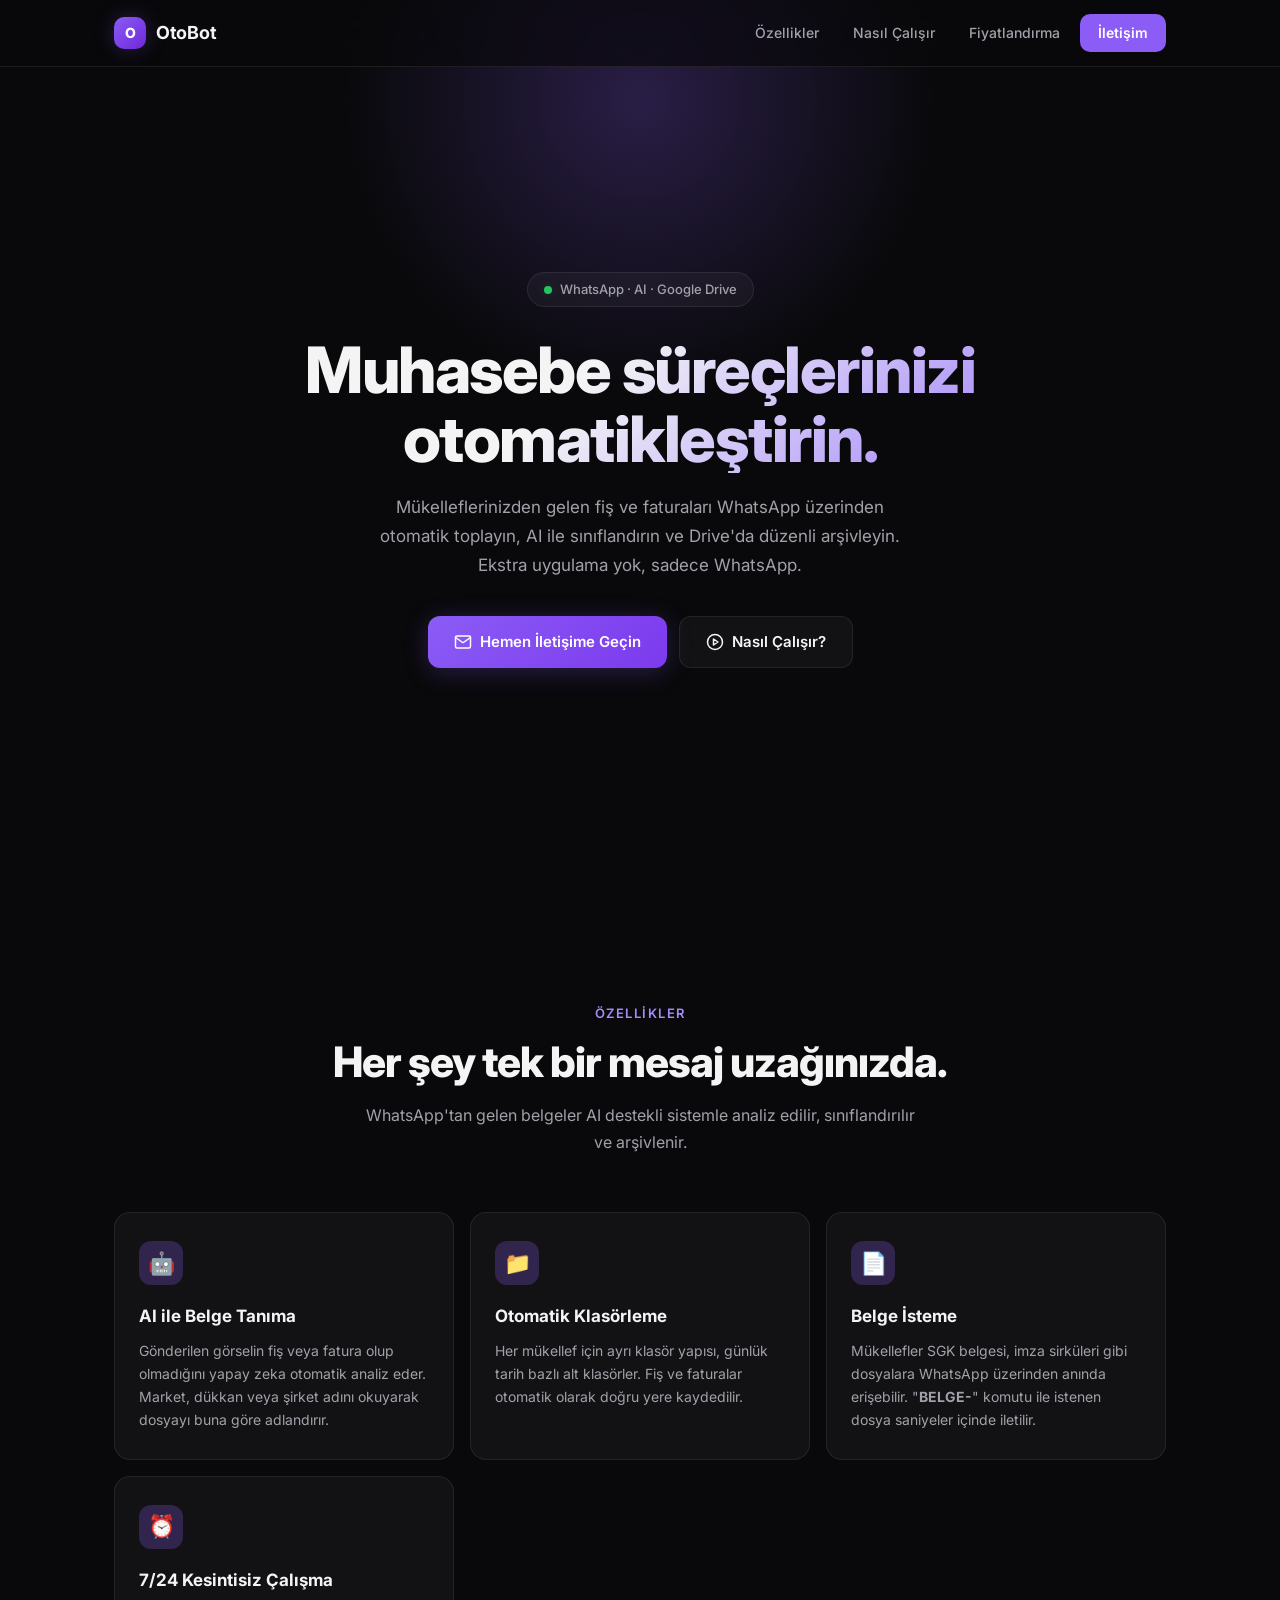
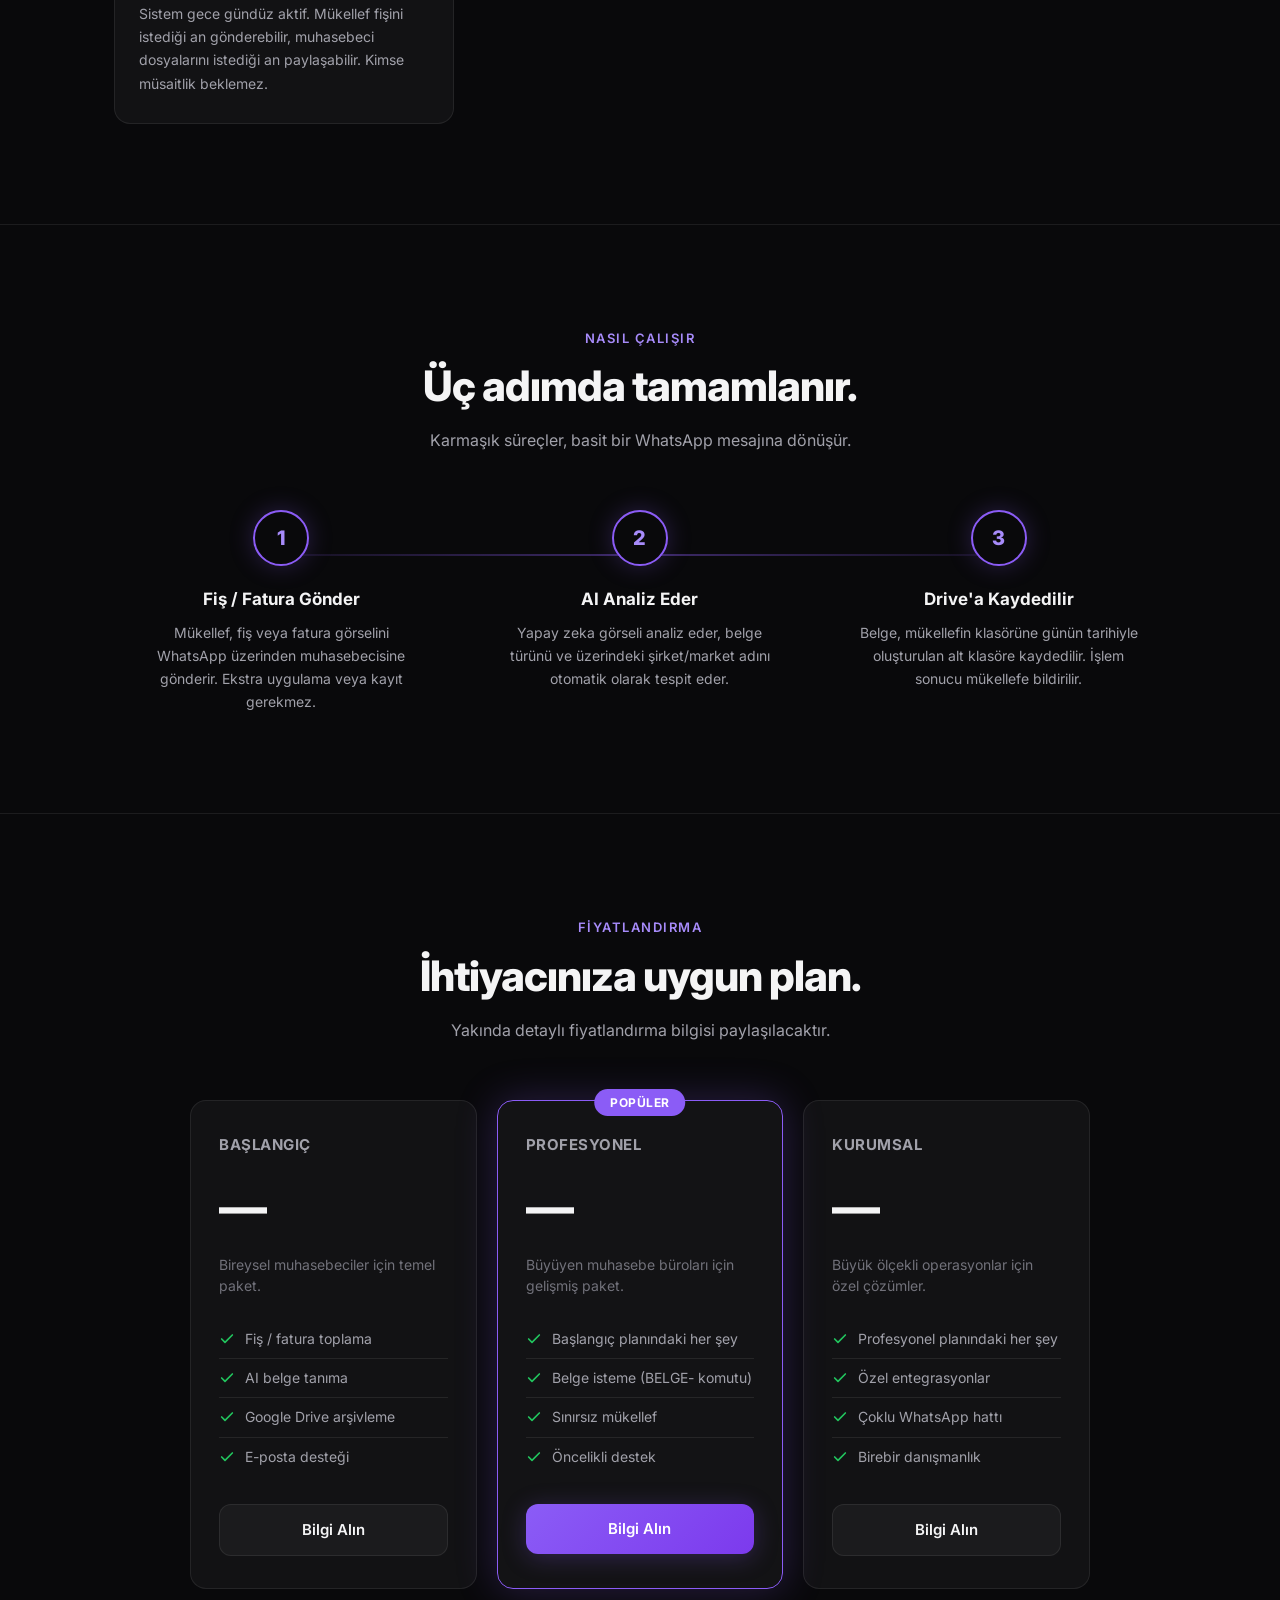
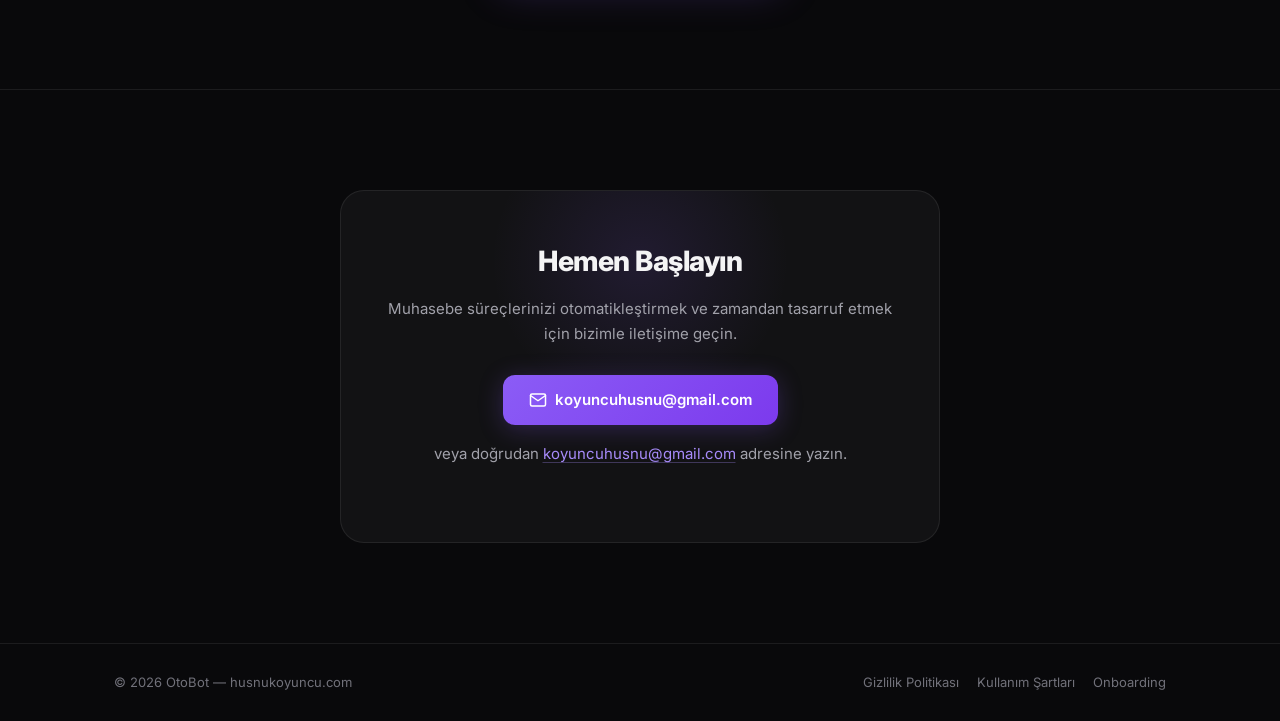
==== index.html @ b675dc73 "Add files via upload" ====
<!doctype html>
<html lang="tr">
<head>
  <meta charset="utf-8" />
  <meta name="viewport" content="width=device-width,initial-scale=1" />
  <title>OtoBot — Muhasebe Otomasyonu | WhatsApp ile Fiş & Fatura Yönetimi</title>
  <meta name="description" content="OtoBot, muhasebeciler ve mükellefleri WhatsApp üzerinden birbirine bağlayan akıllı otomasyon sistemidir. Fiş/fatura gönderimi, belge paylaşımı ve dosya yönetimi tek mesajla." />
  <meta property="og:title" content="OtoBot — Muhasebe Otomasyonu" />
  <meta property="og:description" content="WhatsApp üzerinden çalışan akıllı muhasebe otomasyon sistemi." />
  <meta property="og:type" content="website" />
  <link rel="stylesheet" href="/assets/style.css" />
</head>
<body>

<!-- ========== NAVBAR ========== -->
<nav class="navbar">
  <div class="wrapper">
    <a href="#" class="nav-brand">
      <div class="logo-icon">O</div>
      OtoBot
    </a>
    <button class="hamburger" id="hamburger" aria-label="Menü">
      <span></span><span></span><span></span>
    </button>
    <div class="nav-links" id="navLinks">
      <a href="#ozellikler">Özellikler</a>
      <a href="#nasil-calisir">Nasıl Çalışır</a>
      <a href="#fiyatlandirma">Fiyatlandırma</a>
      <a href="#iletisim" class="nav-cta">İletişim</a>
    </div>
  </div>
</nav>

<!-- ========== HERO ========== -->
<section class="hero" id="hero">
  <div class="hero-content">
    <div class="hero-badge fade-up">
      <span class="pulse-dot"></span>
      WhatsApp · AI · Google Drive
    </div>
    <h1 class="fade-up">Muhasebe süreçlerinizi<br>otomatikleştirin.</h1>
    <p class="fade-up">
      Mükelleflerinizden gelen fiş ve faturaları WhatsApp üzerinden otomatik toplayın, 
      AI ile sınıflandırın ve Drive'da düzenli arşivleyin. Ekstra uygulama yok, sadece WhatsApp.
    </p>
    <div class="hero-actions fade-up">
      <a class="btn btn-primary" href="mailto:koyuncuhusnu@gmail.com">
        <svg viewBox="0 0 24 24" fill="none" stroke="currentColor" stroke-width="2" stroke-linecap="round" stroke-linejoin="round"><path d="M4 4h16c1.1 0 2 .9 2 2v12c0 1.1-.9 2-2 2H4c-1.1 0-2-.9-2-2V6c0-1.1.9-2 2-2z"/><polyline points="22,6 12,13 2,6"/></svg>
        Hemen İletişime Geçin
      </a>
      <a class="btn" href="#nasil-calisir">
        <svg viewBox="0 0 24 24" fill="none" stroke="currentColor" stroke-width="2" stroke-linecap="round" stroke-linejoin="round"><circle cx="12" cy="12" r="10"/><polygon points="10 8 16 12 10 16 10 8"/></svg>
        Nasıl Çalışır?
      </a>
    </div>
  </div>
</section>

<!-- ========== FEATURES ========== -->
<section class="section" id="ozellikler">
  <div class="wrapper">
    <div class="section-header">
      <div class="section-label fade-up">Özellikler</div>
      <h2 class="section-title fade-up">Her şey tek bir mesaj uzağınızda.</h2>
      <p class="section-desc fade-up">WhatsApp'tan gelen belgeler AI destekli sistemle analiz edilir, sınıflandırılır ve arşivlenir.</p>
    </div>
    <div class="features-grid">
      <!-- Card 1 -->
      <div class="feature-card fade-up">
        <div class="feature-icon">🤖</div>
        <h3>AI ile Belge Tanıma</h3>
        <p>Gönderilen görselin fiş veya fatura olup olmadığını yapay zeka otomatik analiz eder. Market, dükkan veya şirket adını okuyarak dosyayı buna göre adlandırır.</p>
      </div>
      <!-- Card 2 -->
      <div class="feature-card fade-up">
        <div class="feature-icon">📁</div>
        <h3>Otomatik Klasörleme</h3>
        <p>Her mükellef için ayrı klasör yapısı, günlük tarih bazlı alt klasörler. Fiş ve faturalar otomatik olarak doğru yere kaydedilir.</p>
      </div>
      <!-- Card 3 -->
      <div class="feature-card fade-up">
        <div class="feature-icon">📄</div>
        <h3>Belge İsteme</h3>
        <p>Mükellefler SGK belgesi, imza sirküleri gibi dosyalara WhatsApp üzerinden anında erişebilir. "<strong>BELGE-</strong>" komutu ile istenen dosya saniyeler içinde iletilir.</p>
      </div>
      <!-- Card 4 -->
      <div class="feature-card fade-up">
        <div class="feature-icon">⏰</div>
        <h3>7/24 Kesintisiz Çalışma</h3>
        <p>Sistem gece gündüz aktif. Mükellef fişini istediği an gönderebilir, muhasebeci dosyalarını istediği an paylaşabilir. Kimse müsaitlik beklemez.</p>
      </div>
    </div>
  </div>
</section>

<!-- ========== HOW IT WORKS ========== -->
<section class="section" id="nasil-calisir">
  <div class="wrapper">
    <div class="section-header">
      <div class="section-label fade-up">Nasıl Çalışır</div>
      <h2 class="section-title fade-up">Üç adımda tamamlanır.</h2>
      <p class="section-desc fade-up">Karmaşık süreçler, basit bir WhatsApp mesajına dönüşür.</p>
    </div>
    <div class="steps-grid">
      <div class="step-card fade-up">
        <div class="step-number">1</div>
        <h3>Fiş / Fatura Gönder</h3>
        <p>Mükellef, fiş veya fatura görselini WhatsApp üzerinden muhasebecisine gönderir. Ekstra uygulama veya kayıt gerekmez.</p>
      </div>
      <div class="step-card fade-up">
        <div class="step-number">2</div>
        <h3>AI Analiz Eder</h3>
        <p>Yapay zeka görseli analiz eder, belge türünü ve üzerindeki şirket/market adını otomatik olarak tespit eder.</p>
      </div>
      <div class="step-card fade-up">
        <div class="step-number">3</div>
        <h3>Drive'a Kaydedilir</h3>
        <p>Belge, mükellefin klasörüne günün tarihiyle oluşturulan alt klasöre kaydedilir. İşlem sonucu mükellefe bildirilir.</p>
      </div>
    </div>
  </div>
</section>

<!-- ========== PRICING ========== -->
<section class="section" id="fiyatlandirma">
  <div class="wrapper">
    <div class="section-header">
      <div class="section-label fade-up">Fiyatlandırma</div>
      <h2 class="section-title fade-up">İhtiyacınıza uygun plan.</h2>
      <p class="section-desc fade-up">Yakında detaylı fiyatlandırma bilgisi paylaşılacaktır.</p>
    </div>
    <div class="pricing-grid">
      <!-- Plan 1 -->
      <div class="pricing-card fade-up">
        <div class="pricing-plan">Başlangıç</div>
        <div class="pricing-price">—<span></span></div>
        <p class="pricing-desc">Bireysel muhasebeciler için temel paket.</p>
        <ul class="pricing-features">
          <li>
            <svg viewBox="0 0 24 24" fill="none" stroke="currentColor" stroke-width="2.5" stroke-linecap="round" stroke-linejoin="round"><polyline points="20 6 9 17 4 12"/></svg>
            Fiş / fatura toplama
          </li>
          <li>
            <svg viewBox="0 0 24 24" fill="none" stroke="currentColor" stroke-width="2.5" stroke-linecap="round" stroke-linejoin="round"><polyline points="20 6 9 17 4 12"/></svg>
            AI belge tanıma
          </li>
          <li>
            <svg viewBox="0 0 24 24" fill="none" stroke="currentColor" stroke-width="2.5" stroke-linecap="round" stroke-linejoin="round"><polyline points="20 6 9 17 4 12"/></svg>
            Google Drive arşivleme
          </li>
          <li>
            <svg viewBox="0 0 24 24" fill="none" stroke="currentColor" stroke-width="2.5" stroke-linecap="round" stroke-linejoin="round"><polyline points="20 6 9 17 4 12"/></svg>
            E-posta desteği
          </li>
        </ul>
        <a class="btn" href="mailto:koyuncuhusnu@gmail.com" style="width:100%;justify-content:center;">Bilgi Alın</a>
      </div>
      <!-- Plan 2: Featured -->
      <div class="pricing-card featured fade-up">
        <div class="pricing-badge">Popüler</div>
        <div class="pricing-plan">Profesyonel</div>
        <div class="pricing-price">—<span></span></div>
        <p class="pricing-desc">Büyüyen muhasebe büroları için gelişmiş paket.</p>
        <ul class="pricing-features">
          <li>
            <svg viewBox="0 0 24 24" fill="none" stroke="currentColor" stroke-width="2.5" stroke-linecap="round" stroke-linejoin="round"><polyline points="20 6 9 17 4 12"/></svg>
            Başlangıç planındaki her şey
          </li>
          <li>
            <svg viewBox="0 0 24 24" fill="none" stroke="currentColor" stroke-width="2.5" stroke-linecap="round" stroke-linejoin="round"><polyline points="20 6 9 17 4 12"/></svg>
            Belge isteme (BELGE- komutu)
          </li>
          <li>
            <svg viewBox="0 0 24 24" fill="none" stroke="currentColor" stroke-width="2.5" stroke-linecap="round" stroke-linejoin="round"><polyline points="20 6 9 17 4 12"/></svg>
            Sınırsız mükellef
          </li>
          <li>
            <svg viewBox="0 0 24 24" fill="none" stroke="currentColor" stroke-width="2.5" stroke-linecap="round" stroke-linejoin="round"><polyline points="20 6 9 17 4 12"/></svg>
            Öncelikli destek
          </li>
        </ul>
        <a class="btn btn-primary" href="mailto:koyuncuhusnu@gmail.com" style="width:100%;justify-content:center;">Bilgi Alın</a>
      </div>
      <!-- Plan 3 -->
      <div class="pricing-card fade-up">
        <div class="pricing-plan">Kurumsal</div>
        <div class="pricing-price">—<span></span></div>
        <p class="pricing-desc">Büyük ölçekli operasyonlar için özel çözümler.</p>
        <ul class="pricing-features">
          <li>
            <svg viewBox="0 0 24 24" fill="none" stroke="currentColor" stroke-width="2.5" stroke-linecap="round" stroke-linejoin="round"><polyline points="20 6 9 17 4 12"/></svg>
            Profesyonel planındaki her şey
          </li>
          <li>
            <svg viewBox="0 0 24 24" fill="none" stroke="currentColor" stroke-width="2.5" stroke-linecap="round" stroke-linejoin="round"><polyline points="20 6 9 17 4 12"/></svg>
            Özel entegrasyonlar
          </li>
          <li>
            <svg viewBox="0 0 24 24" fill="none" stroke="currentColor" stroke-width="2.5" stroke-linecap="round" stroke-linejoin="round"><polyline points="20 6 9 17 4 12"/></svg>
            Çoklu WhatsApp hattı
          </li>
          <li>
            <svg viewBox="0 0 24 24" fill="none" stroke="currentColor" stroke-width="2.5" stroke-linecap="round" stroke-linejoin="round"><polyline points="20 6 9 17 4 12"/></svg>
            Birebir danışmanlık
          </li>
        </ul>
        <a class="btn" href="mailto:koyuncuhusnu@gmail.com" style="width:100%;justify-content:center;">Bilgi Alın</a>
      </div>
    </div>
  </div>
</section>

<!-- ========== CTA / CONTACT ========== -->
<section class="cta-section section" id="iletisim">
  <div class="wrapper">
    <div class="cta-box fade-up">
      <h2>Hemen Başlayın</h2>
      <p>Muhasebe süreçlerinizi otomatikleştirmek ve zamandan tasarruf etmek için bizimle iletişime geçin.</p>
      <a class="btn btn-primary" href="mailto:koyuncuhusnu@gmail.com">
        <svg viewBox="0 0 24 24" fill="none" stroke="currentColor" stroke-width="2" stroke-linecap="round" stroke-linejoin="round"><path d="M4 4h16c1.1 0 2 .9 2 2v12c0 1.1-.9 2-2 2H4c-1.1 0-2-.9-2-2V6c0-1.1.9-2 2-2z"/><polyline points="22,6 12,13 2,6"/></svg>
        koyuncuhusnu@gmail.com
      </a>
      <p class="cta-email">veya doğrudan <a href="mailto:koyuncuhusnu@gmail.com">koyuncuhusnu@gmail.com</a> adresine yazın.</p>
    </div>
  </div>
</section>

<!-- ========== FOOTER ========== -->
<footer class="footer">
  <div class="wrapper">
    <div>© <span id="y"></span> OtoBot — husnukoyuncu.com</div>
    <div class="footer-links">
      <a href="/privacy-policy/">Gizlilik Politikası</a>
      <a href="/terms-of-service/">Kullanım Şartları</a>
      <a href="/onboarding/">Onboarding</a>
    </div>
  </div>
</footer>

<!-- ========== SCRIPTS ========== -->
<script>
  // Year
  document.getElementById('y').textContent = new Date().getFullYear();

  // Hamburger toggle
  const hamburger = document.getElementById('hamburger');
  const navLinks = document.getElementById('navLinks');
  hamburger.addEventListener('click', () => navLinks.classList.toggle('open'));
  navLinks.querySelectorAll('a').forEach(a => a.addEventListener('click', () => navLinks.classList.remove('open')));

  // Scroll fade-up
  const observer = new IntersectionObserver((entries) => {
    entries.forEach(entry => {
      if (entry.isIntersecting) {
        entry.target.classList.add('visible');
      }
    });
  }, { threshold: 0.12, rootMargin: '0px 0px -40px 0px' });
  document.querySelectorAll('.fade-up').forEach(el => observer.observe(el));
</script>

</body>
</html>
---- assets/style.css ----
/* ===== OtoBot — Landing Page Styles ===== */
@import url('https://fonts.googleapis.com/css2?family=Inter:wght@400;500;600;700;800&display=swap');

/* --- Tokens --- */
:root {
  --bg: #09090b;
  --bg-subtle: #111114;
  --surface: rgba(255,255,255,.04);
  --surface-hover: rgba(255,255,255,.07);
  --border: rgba(255,255,255,.08);
  --border-hover: rgba(255,255,255,.14);
  --text: #f4f4f5;
  --text-muted: #a1a1aa;
  --text-dim: #71717a;
  --accent: #8b5cf6;
  --accent-light: #a78bfa;
  --accent-glow: rgba(139,92,246,.25);
  --green: #22c55e;
  --green-glow: rgba(34,197,94,.2);
  --radius: 16px;
  --radius-sm: 12px;
  --transition: .3s cubic-bezier(.4,0,.2,1);
}

/* --- Reset --- */
*, *::before, *::after { box-sizing: border-box; margin: 0; padding: 0; }
html { scroll-behavior: smooth; scroll-padding-top: 80px; }
body {
  background: var(--bg);
  color: var(--text);
  font-family: 'Inter', system-ui, -apple-system, sans-serif;
  line-height: 1.6;
  -webkit-font-smoothing: antialiased;
  overflow-x: hidden;
}
a { color: inherit; text-decoration: none; }
img { max-width: 100%; display: block; }
ul { list-style: none; }

/* --- Layout --- */
.wrapper { max-width: 1100px; margin: 0 auto; padding: 0 24px; }

/* --- Navbar --- */
.navbar {
  position: fixed; top: 0; left: 0; right: 0; z-index: 100;
  padding: 14px 24px;
  background: rgba(9,9,11,.7);
  backdrop-filter: blur(20px) saturate(1.4);
  -webkit-backdrop-filter: blur(20px) saturate(1.4);
  border-bottom: 1px solid var(--border);
  transition: background var(--transition);
}
.navbar .wrapper {
  display: flex; align-items: center; justify-content: space-between;
}
.nav-brand {
  display: flex; align-items: center; gap: 10px;
  font-weight: 700; font-size: 18px; letter-spacing: -.3px;
}
.nav-brand .logo-icon {
  width: 32px; height: 32px; border-radius: 10px;
  background: linear-gradient(135deg, var(--accent), #6d28d9);
  display: flex; align-items: center; justify-content: center;
  font-size: 14px; font-weight: 800; color: #fff;
  box-shadow: 0 0 20px var(--accent-glow);
}
.nav-links { display: flex; align-items: center; gap: 6px; }
.nav-links a {
  padding: 8px 14px; border-radius: 10px;
  font-size: 14px; font-weight: 500; color: var(--text-muted);
  transition: color var(--transition), background var(--transition);
}
.nav-links a:hover { color: var(--text); background: var(--surface); }
.nav-cta {
  padding: 8px 18px !important; border-radius: 10px;
  background: var(--accent) !important; color: #fff !important;
  font-weight: 600 !important;
  transition: opacity var(--transition), transform var(--transition);
}
.nav-cta:hover { opacity: .9; transform: translateY(-1px); }

/* Hamburger */
.hamburger { display: none; flex-direction: column; gap: 5px; cursor: pointer; padding: 4px; background: none; border: none; }
.hamburger span { width: 22px; height: 2px; background: var(--text-muted); border-radius: 2px; transition: var(--transition); }

/* --- Hero --- */
.hero {
  min-height: 100vh;
  display: flex; align-items: center; justify-content: center;
  text-align: center;
  padding: 140px 24px 100px;
  position: relative;
  overflow: hidden;
}
.hero::before {
  content: '';
  position: absolute; top: -200px; left: 50%; transform: translateX(-50%);
  width: 600px; height: 600px;
  background: radial-gradient(circle, var(--accent-glow) 0%, transparent 70%);
  pointer-events: none;
  animation: pulse 6s ease-in-out infinite;
}
@keyframes pulse {
  0%, 100% { opacity: .5; transform: translateX(-50%) scale(1); }
  50% { opacity: .8; transform: translateX(-50%) scale(1.15); }
}
.hero-content { position: relative; z-index: 1; max-width: 720px; }
.hero-badge {
  display: inline-flex; align-items: center; gap: 8px;
  padding: 6px 16px; border-radius: 999px;
  background: var(--surface); border: 1px solid var(--border);
  font-size: 13px; color: var(--text-muted); font-weight: 500;
  margin-bottom: 28px;
}
.hero-badge .pulse-dot {
  width: 8px; height: 8px; border-radius: 50%;
  background: var(--green);
  box-shadow: 0 0 12px var(--green-glow);
  animation: dotPulse 2s ease-in-out infinite;
}
@keyframes dotPulse {
  0%, 100% { opacity: 1; } 50% { opacity: .4; }
}
.hero h1 {
  font-size: clamp(36px, 6vw, 64px);
  font-weight: 800; letter-spacing: -1.5px;
  line-height: 1.08;
  margin-bottom: 20px;
  background: linear-gradient(135deg, var(--text) 40%, var(--accent-light));
  -webkit-background-clip: text; -webkit-text-fill-color: transparent;
  background-clip: text;
}
.hero p {
  font-size: 17px; line-height: 1.7;
  color: var(--text-muted); max-width: 540px; margin: 0 auto 36px;
}
.hero-actions { display: flex; gap: 12px; justify-content: center; flex-wrap: wrap; }

/* --- Buttons --- */
.btn {
  display: inline-flex; align-items: center; gap: 8px;
  padding: 13px 26px; border-radius: var(--radius-sm);
  font-size: 15px; font-weight: 600; cursor: pointer;
  border: 1px solid var(--border);
  background: var(--surface);
  color: var(--text);
  transition: all var(--transition);
}
.btn:hover { border-color: var(--border-hover); background: var(--surface-hover); transform: translateY(-2px); }
.btn-primary {
  background: linear-gradient(135deg, var(--accent), #7c3aed);
  border: none; color: #fff;
  box-shadow: 0 4px 24px var(--accent-glow);
}
.btn-primary:hover { box-shadow: 0 8px 32px rgba(139,92,246,.35); transform: translateY(-2px); }
.btn svg { width: 18px; height: 18px; }

/* --- Section Common --- */
.section {
  padding: 100px 0;
  position: relative;
}
.section-label {
  display: inline-flex; align-items: center; gap: 8px;
  font-size: 13px; font-weight: 600; text-transform: uppercase;
  letter-spacing: 1.5px; color: var(--accent-light);
  margin-bottom: 14px;
}
.section-title {
  font-size: clamp(28px, 4vw, 42px);
  font-weight: 800; letter-spacing: -1px;
  line-height: 1.15; margin-bottom: 16px;
}
.section-desc {
  font-size: 16px; color: var(--text-muted);
  max-width: 560px; line-height: 1.7;
}
.section-header { text-align: center; margin-bottom: 56px; }
.section-header .section-desc { margin: 0 auto; }

/* Divider */
.section + .section { border-top: 1px solid var(--border); }

/* --- Features --- */
.features-grid {
  display: grid;
  grid-template-columns: repeat(auto-fit, minmax(260px, 1fr));
  gap: 16px;
}
.feature-card {
  padding: 28px 24px;
  background: var(--surface);
  border: 1px solid var(--border);
  border-radius: var(--radius);
  transition: all var(--transition);
  position: relative;
  overflow: hidden;
}
.feature-card::before {
  content: '';
  position: absolute; top: 0; left: 0; right: 0; height: 2px;
  background: linear-gradient(90deg, transparent, var(--accent), transparent);
  opacity: 0; transition: opacity var(--transition);
}
.feature-card:hover { border-color: var(--border-hover); transform: translateY(-4px); }
.feature-card:hover::before { opacity: 1; }
.feature-icon {
  width: 44px; height: 44px; border-radius: 12px;
  display: flex; align-items: center; justify-content: center;
  margin-bottom: 18px; font-size: 22px;
  background: var(--accent-glow);
}
.feature-card h3 {
  font-size: 17px; font-weight: 700; margin-bottom: 8px;
}
.feature-card p {
  font-size: 14px; color: var(--text-muted); line-height: 1.65;
}

/* --- How It Works --- */
.steps-grid {
  display: grid;
  grid-template-columns: repeat(3, 1fr);
  gap: 24px;
  position: relative;
}
.steps-grid::before {
  content: '';
  position: absolute;
  top: 44px; left: 16.66%; right: 16.66%;
  height: 2px;
  background: linear-gradient(90deg, var(--accent-glow), var(--accent), var(--accent-glow));
  opacity: .4;
}
.step-card { text-align: center; position: relative; z-index: 1; }
.step-number {
  width: 56px; height: 56px; border-radius: 50%;
  background: var(--bg);
  border: 2px solid var(--accent);
  display: flex; align-items: center; justify-content: center;
  margin: 0 auto 20px;
  font-size: 20px; font-weight: 800;
  color: var(--accent-light);
  box-shadow: 0 0 24px var(--accent-glow);
}
.step-card h3 {
  font-size: 17px; font-weight: 700; margin-bottom: 8px;
}
.step-card p {
  font-size: 14px; color: var(--text-muted); line-height: 1.65;
  max-width: 280px; margin: 0 auto;
}

/* --- Pricing --- */
.pricing-grid {
  display: grid;
  grid-template-columns: repeat(auto-fit, minmax(280px, 1fr));
  gap: 20px;
  max-width: 900px; margin: 0 auto;
}
.pricing-card {
  padding: 32px 28px;
  background: var(--surface);
  border: 1px solid var(--border);
  border-radius: var(--radius);
  transition: all var(--transition);
  position: relative;
}
.pricing-card.featured {
  border-color: var(--accent);
  box-shadow: 0 0 40px var(--accent-glow);
}
.pricing-card.featured .pricing-badge {
  position: absolute; top: -12px; left: 50%; transform: translateX(-50%);
  padding: 4px 16px; border-radius: 999px;
  background: var(--accent); color: #fff;
  font-size: 12px; font-weight: 700; text-transform: uppercase;
  letter-spacing: .5px;
}
.pricing-card:hover { transform: translateY(-4px); }
.pricing-plan {
  font-size: 15px; font-weight: 700; text-transform: uppercase;
  letter-spacing: .5px; color: var(--text-muted); margin-bottom: 12px;
}
.pricing-price {
  font-size: 48px; font-weight: 800; letter-spacing: -2px;
  margin-bottom: 8px;
}
.pricing-price span { font-size: 16px; font-weight: 500; color: var(--text-muted); letter-spacing: 0; }
.pricing-desc {
  font-size: 14px; color: var(--text-dim); margin-bottom: 24px; line-height: 1.5;
}
.pricing-features { margin-bottom: 28px; }
.pricing-features li {
  display: flex; align-items: center; gap: 10px;
  padding: 8px 0; font-size: 14px; color: var(--text-muted);
  border-bottom: 1px solid var(--border);
}
.pricing-features li:last-child { border-bottom: none; }
.pricing-features li svg {
  width: 16px; height: 16px; flex-shrink: 0;
  color: var(--green);
}

/* --- CTA / Contact --- */
.cta-section {
  text-align: center;
  padding: 100px 0;
}
.cta-box {
  max-width: 600px; margin: 0 auto;
  padding: 48px 40px;
  background: var(--surface);
  border: 1px solid var(--border);
  border-radius: 24px;
  position: relative; overflow: hidden;
}
.cta-box::before {
  content: '';
  position: absolute; top: -80px; left: 50%; transform: translateX(-50%);
  width: 300px; height: 300px;
  background: radial-gradient(circle, var(--accent-glow) 0%, transparent 70%);
  pointer-events: none; opacity: .5;
}
.cta-box > * { position: relative; z-index: 1; }
.cta-box h2 {
  font-size: 28px; font-weight: 800; letter-spacing: -.5px;
  margin-bottom: 12px;
}
.cta-box p {
  font-size: 15px; color: var(--text-muted); margin-bottom: 28px; line-height: 1.7;
}
.cta-email {
  font-size: 15px; color: var(--text-dim); margin-top: 16px;
}
.cta-email a {
  color: var(--accent-light); text-decoration: underline;
  text-decoration-color: rgba(167,139,250,.3);
  text-underline-offset: 3px;
  transition: color var(--transition), text-decoration-color var(--transition);
}
.cta-email a:hover { text-decoration-color: var(--accent-light); }

/* --- Footer --- */
.footer {
  padding: 28px 0;
  border-top: 1px solid var(--border);
  color: var(--text-dim); font-size: 13px;
}
.footer .wrapper {
  display: flex; align-items: center; justify-content: space-between;
  flex-wrap: wrap; gap: 12px;
}
.footer-links { display: flex; gap: 18px; }
.footer-links a { transition: color var(--transition); }
.footer-links a:hover { color: var(--text-muted); }

/* --- Sub-page Layout --- */
.subpage-hero {
  padding: 120px 0 80px;
}
.subpage-hero .section-title {
  margin-bottom: 12px;
}
.subpage-hero .section-desc {
  margin-bottom: 36px;
}
.subpage-card {
  padding: 24px;
  background: var(--surface);
  border: 1px solid var(--border);
  border-radius: var(--radius);
  margin-bottom: 14px;
  transition: border-color var(--transition);
}
.subpage-card:hover { border-color: var(--border-hover); }
.subpage-card h3 {
  font-size: 16px; font-weight: 700; margin-bottom: 8px;
}
.subpage-card p {
  font-size: 14px; color: var(--text-muted); line-height: 1.65; margin: 0;
}
.subpage-input {
  width: 100%; margin-top: 14px;
  padding: 12px 14px; border-radius: var(--radius-sm);
  border: 1px solid var(--border);
  background: var(--bg-subtle);
  color: var(--text);
  font-family: inherit; font-size: 14px;
  outline: none;
  transition: border-color var(--transition);
}
.subpage-input:focus { border-color: var(--accent); }

/* --- Animations --- */
.fade-up {
  opacity: 0; transform: translateY(28px);
  transition: opacity .7s cubic-bezier(.4,0,.2,1), transform .7s cubic-bezier(.4,0,.2,1);
}
.fade-up.visible { opacity: 1; transform: translateY(0); }

/* --- Responsive --- */
@media (max-width: 768px) {
  .nav-links { 
    display: none; 
    position: absolute; top: 100%; left: 0; right: 0;
    flex-direction: column; padding: 16px 24px;
    background: rgba(9,9,11,.95);
    backdrop-filter: blur(20px);
    border-bottom: 1px solid var(--border);
  }
  .nav-links.open { display: flex; }
  .hamburger { display: flex; }
  
  .hero { padding: 120px 24px 80px; min-height: auto; }
  .steps-grid { grid-template-columns: 1fr; gap: 32px; }
  .steps-grid::before { display: none; }
  .pricing-grid { grid-template-columns: 1fr; }
  .cta-box { padding: 36px 24px; }
  .footer .wrapper { justify-content: center; text-align: center; }
}

@media (max-width: 480px) {
  .hero-actions { flex-direction: column; align-items: center; }
  .btn { width: 100%; justify-content: center; }
  .features-grid { grid-template-columns: 1fr; }
}
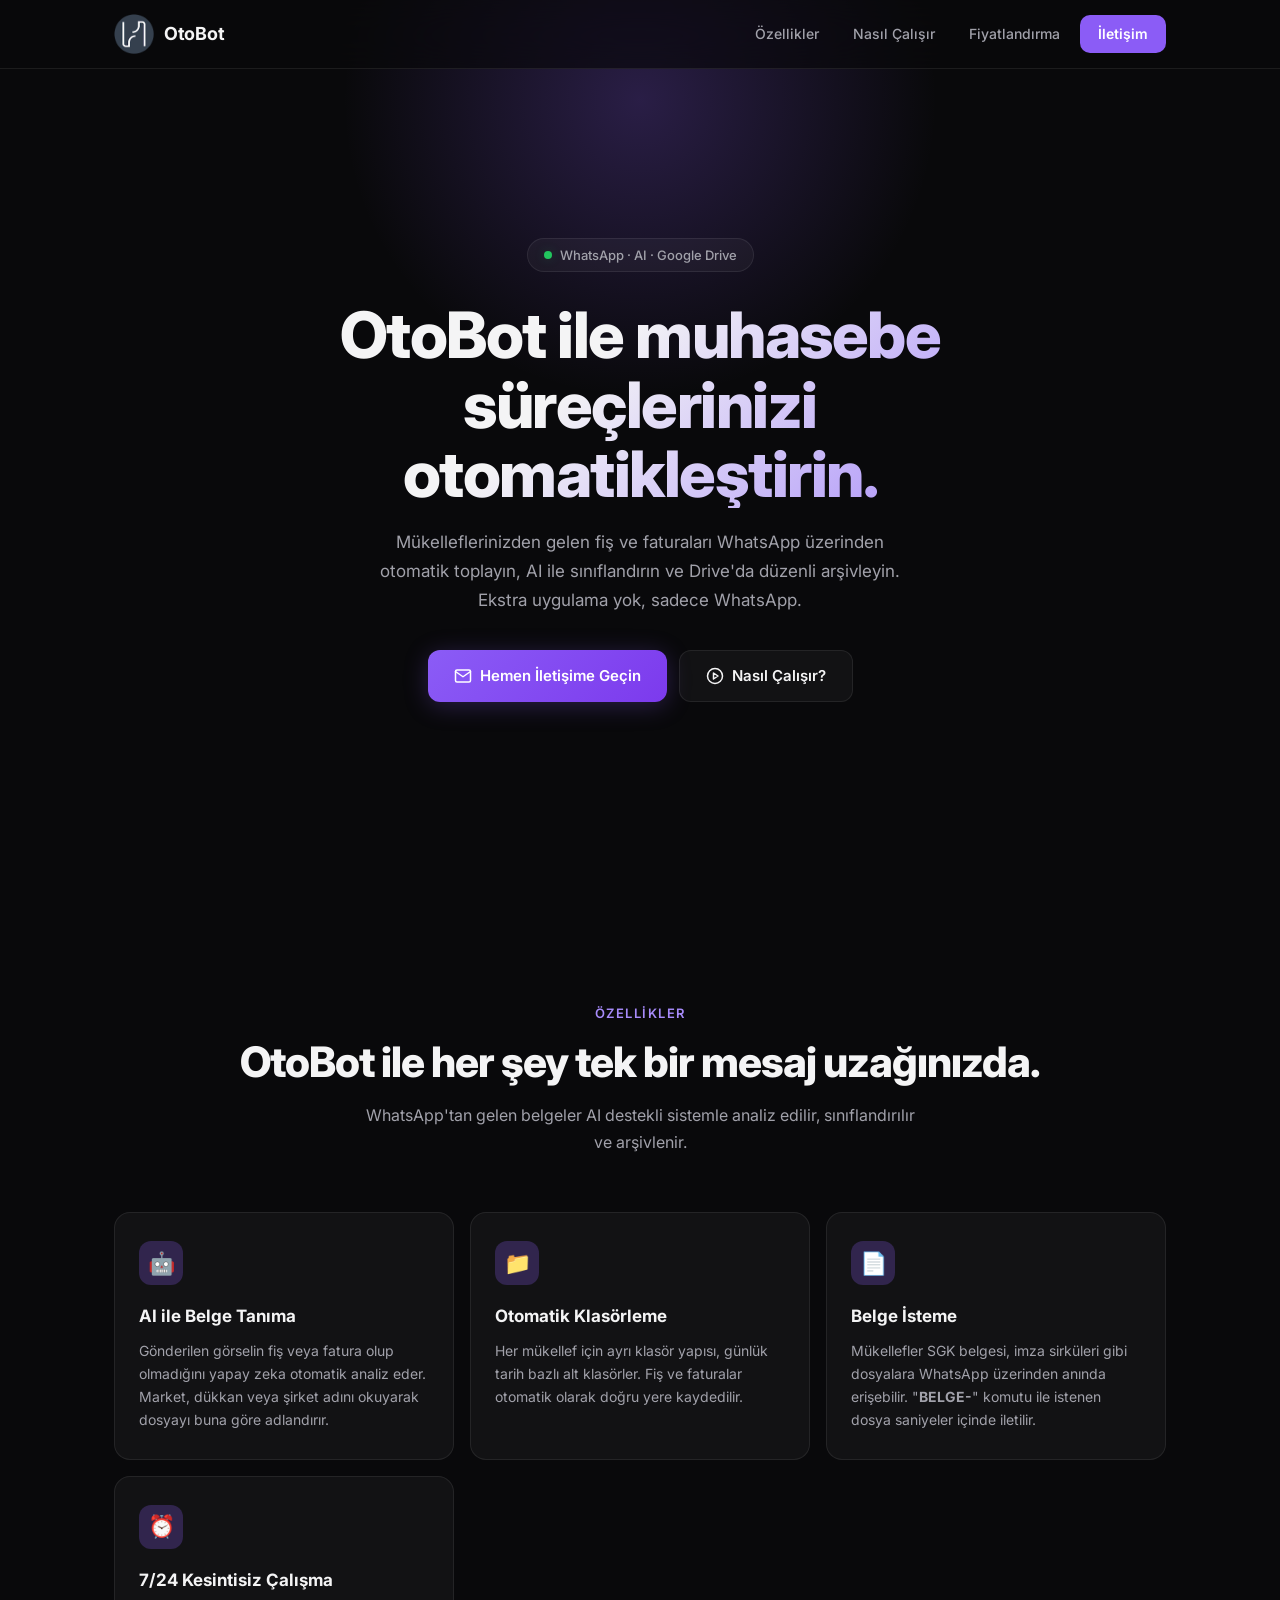
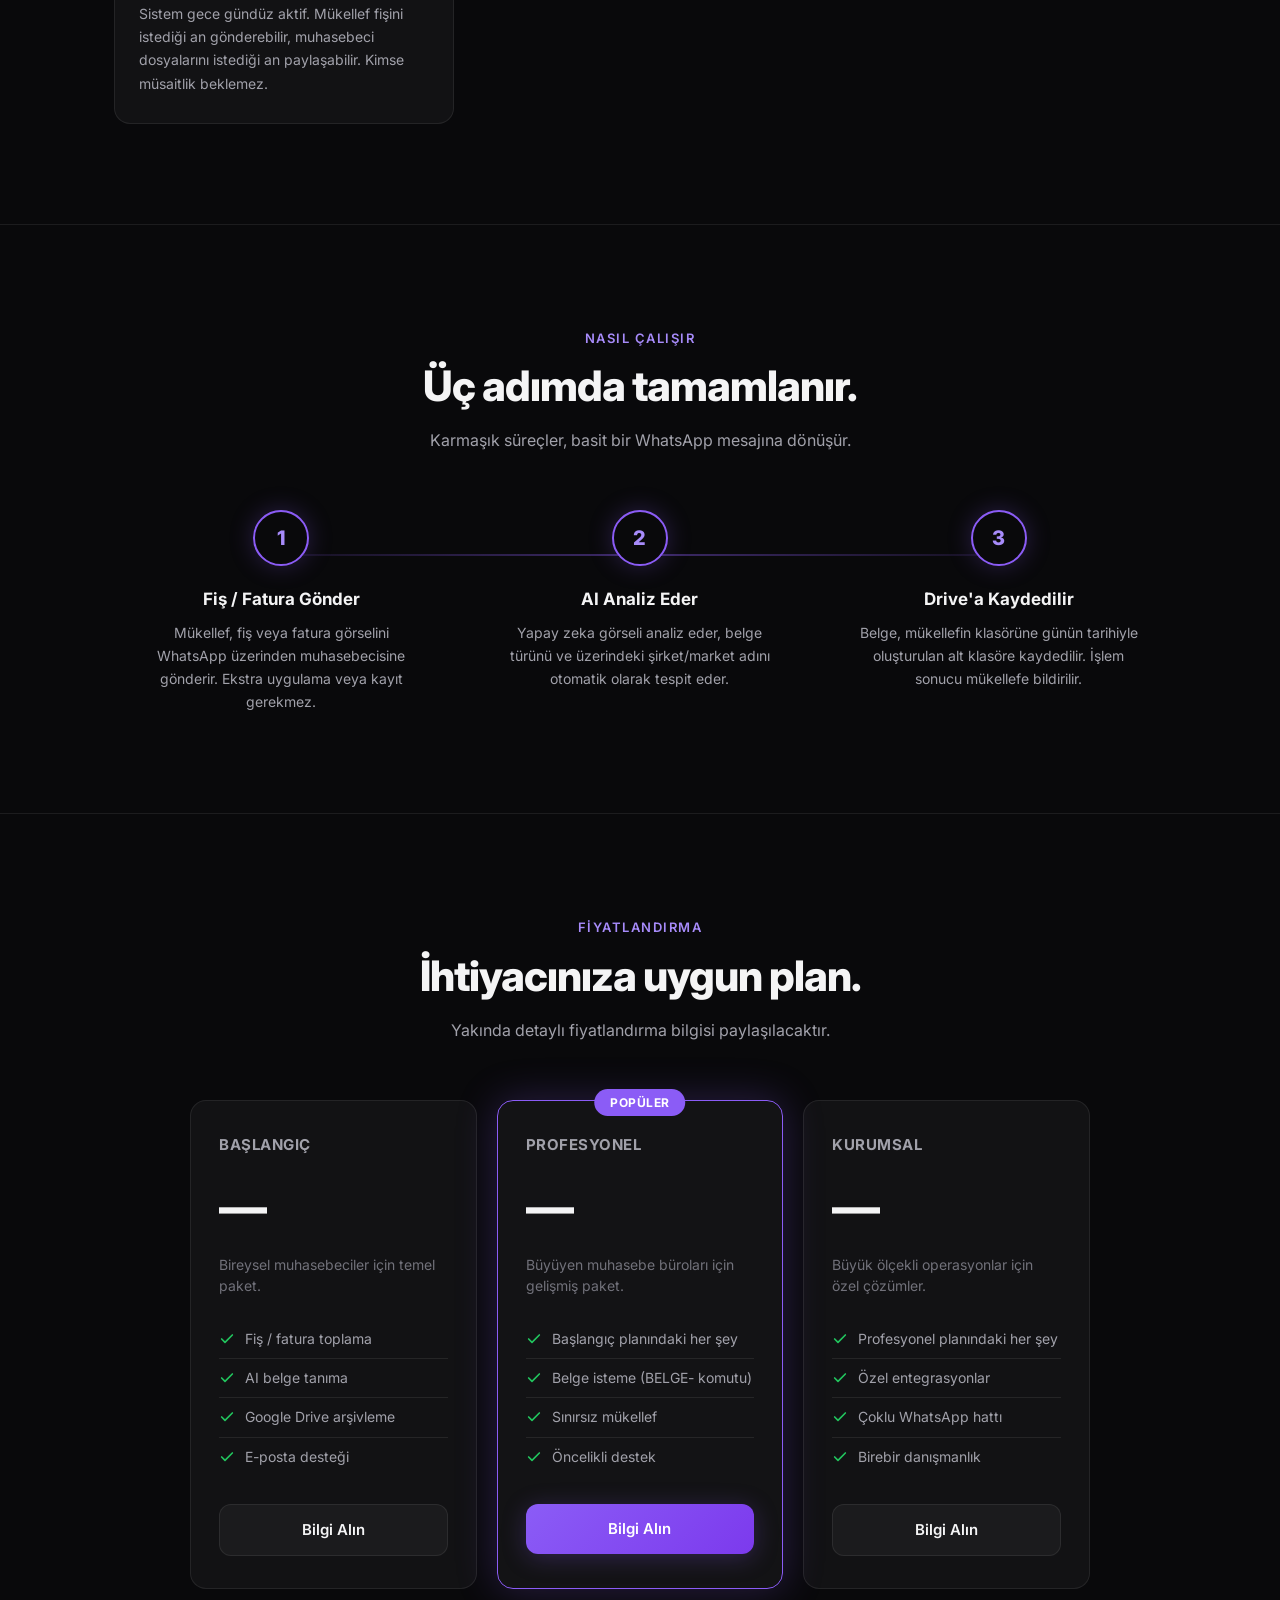
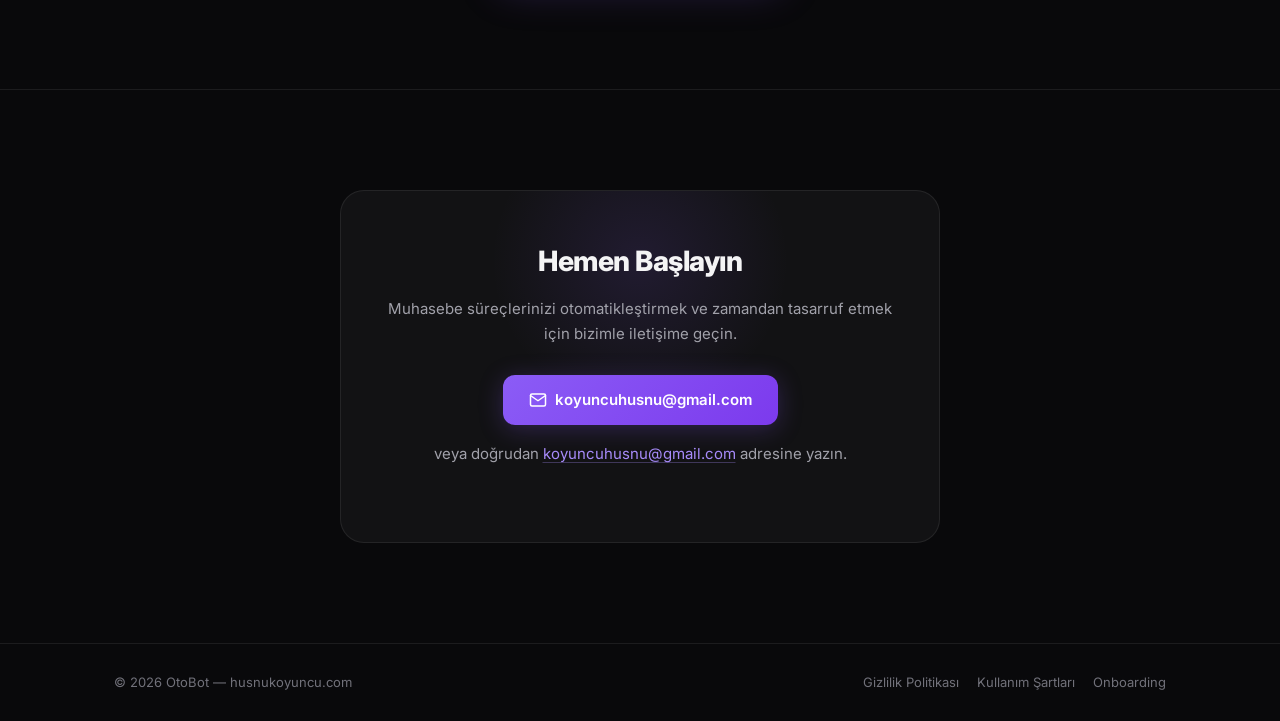
==== commit b58c2db7: "Add files via upload" ====
--- a/index.html
+++ b/index.html
@@ -1,263 +1,325 @@
 <!doctype html>
 <html lang="tr">
+
 <head>
   <meta charset="utf-8" />
   <meta name="viewport" content="width=device-width,initial-scale=1" />
   <title>OtoBot — Muhasebe Otomasyonu | WhatsApp ile Fiş & Fatura Yönetimi</title>
-  <meta name="description" content="OtoBot, muhasebeciler ve mükellefleri WhatsApp üzerinden birbirine bağlayan akıllı otomasyon sistemidir. Fiş/fatura gönderimi, belge paylaşımı ve dosya yönetimi tek mesajla." />
+  <meta name="description"
+    content="OtoBot, muhasebeciler ve mükellefleri WhatsApp üzerinden birbirine bağlayan akıllı otomasyon sistemidir. Fiş/fatura gönderimi, belge paylaşımı ve dosya yönetimi tek mesajla." />
   <meta property="og:title" content="OtoBot — Muhasebe Otomasyonu" />
   <meta property="og:description" content="WhatsApp üzerinden çalışan akıllı muhasebe otomasyon sistemi." />
   <meta property="og:type" content="website" />
   <link rel="stylesheet" href="/assets/style.css" />
 </head>
+
 <body>
 
-<!-- ========== NAVBAR ========== -->
-<nav class="navbar">
-  <div class="wrapper">
-    <a href="#" class="nav-brand">
-      <div class="logo-icon">O</div>
-      OtoBot
-    </a>
-    <button class="hamburger" id="hamburger" aria-label="Menü">
-      <span></span><span></span><span></span>
-    </button>
-    <div class="nav-links" id="navLinks">
-      <a href="#ozellikler">Özellikler</a>
-      <a href="#nasil-calisir">Nasıl Çalışır</a>
-      <a href="#fiyatlandirma">Fiyatlandırma</a>
-      <a href="#iletisim" class="nav-cta">İletişim</a>
-    </div>
-  </div>
-</nav>
-
-<!-- ========== HERO ========== -->
-<section class="hero" id="hero">
-  <div class="hero-content">
-    <div class="hero-badge fade-up">
-      <span class="pulse-dot"></span>
-      WhatsApp · AI · Google Drive
-    </div>
-    <h1 class="fade-up">Muhasebe süreçlerinizi<br>otomatikleştirin.</h1>
-    <p class="fade-up">
-      Mükelleflerinizden gelen fiş ve faturaları WhatsApp üzerinden otomatik toplayın, 
-      AI ile sınıflandırın ve Drive'da düzenli arşivleyin. Ekstra uygulama yok, sadece WhatsApp.
-    </p>
-    <div class="hero-actions fade-up">
-      <a class="btn btn-primary" href="mailto:koyuncuhusnu@gmail.com">
-        <svg viewBox="0 0 24 24" fill="none" stroke="currentColor" stroke-width="2" stroke-linecap="round" stroke-linejoin="round"><path d="M4 4h16c1.1 0 2 .9 2 2v12c0 1.1-.9 2-2 2H4c-1.1 0-2-.9-2-2V6c0-1.1.9-2 2-2z"/><polyline points="22,6 12,13 2,6"/></svg>
-        Hemen İletişime Geçin
+  <!-- ========== NAVBAR ========== -->
+  <nav class="navbar">
+    <div class="wrapper">
+      <a href="#" class="nav-brand">
+        <img src="/assets/logo.png" alt="OtoBot Logo" class="logo-img">
+        OtoBot
       </a>
-      <a class="btn" href="#nasil-calisir">
-        <svg viewBox="0 0 24 24" fill="none" stroke="currentColor" stroke-width="2" stroke-linecap="round" stroke-linejoin="round"><circle cx="12" cy="12" r="10"/><polygon points="10 8 16 12 10 16 10 8"/></svg>
-        Nasıl Çalışır?
-      </a>
-    </div>
-  </div>
-</section>
-
-<!-- ========== FEATURES ========== -->
-<section class="section" id="ozellikler">
-  <div class="wrapper">
-    <div class="section-header">
-      <div class="section-label fade-up">Özellikler</div>
-      <h2 class="section-title fade-up">Her şey tek bir mesaj uzağınızda.</h2>
-      <p class="section-desc fade-up">WhatsApp'tan gelen belgeler AI destekli sistemle analiz edilir, sınıflandırılır ve arşivlenir.</p>
-    </div>
-    <div class="features-grid">
-      <!-- Card 1 -->
-      <div class="feature-card fade-up">
-        <div class="feature-icon">🤖</div>
-        <h3>AI ile Belge Tanıma</h3>
-        <p>Gönderilen görselin fiş veya fatura olup olmadığını yapay zeka otomatik analiz eder. Market, dükkan veya şirket adını okuyarak dosyayı buna göre adlandırır.</p>
-      </div>
-      <!-- Card 2 -->
-      <div class="feature-card fade-up">
-        <div class="feature-icon">📁</div>
-        <h3>Otomatik Klasörleme</h3>
-        <p>Her mükellef için ayrı klasör yapısı, günlük tarih bazlı alt klasörler. Fiş ve faturalar otomatik olarak doğru yere kaydedilir.</p>
-      </div>
-      <!-- Card 3 -->
-      <div class="feature-card fade-up">
-        <div class="feature-icon">📄</div>
-        <h3>Belge İsteme</h3>
-        <p>Mükellefler SGK belgesi, imza sirküleri gibi dosyalara WhatsApp üzerinden anında erişebilir. "<strong>BELGE-</strong>" komutu ile istenen dosya saniyeler içinde iletilir.</p>
-      </div>
-      <!-- Card 4 -->
-      <div class="feature-card fade-up">
-        <div class="feature-icon">⏰</div>
-        <h3>7/24 Kesintisiz Çalışma</h3>
-        <p>Sistem gece gündüz aktif. Mükellef fişini istediği an gönderebilir, muhasebeci dosyalarını istediği an paylaşabilir. Kimse müsaitlik beklemez.</p>
-      </div>
-    </div>
-  </div>
-</section>
-
-<!-- ========== HOW IT WORKS ========== -->
-<section class="section" id="nasil-calisir">
-  <div class="wrapper">
-    <div class="section-header">
-      <div class="section-label fade-up">Nasıl Çalışır</div>
-      <h2 class="section-title fade-up">Üç adımda tamamlanır.</h2>
-      <p class="section-desc fade-up">Karmaşık süreçler, basit bir WhatsApp mesajına dönüşür.</p>
-    </div>
-    <div class="steps-grid">
-      <div class="step-card fade-up">
-        <div class="step-number">1</div>
-        <h3>Fiş / Fatura Gönder</h3>
-        <p>Mükellef, fiş veya fatura görselini WhatsApp üzerinden muhasebecisine gönderir. Ekstra uygulama veya kayıt gerekmez.</p>
-      </div>
-      <div class="step-card fade-up">
-        <div class="step-number">2</div>
-        <h3>AI Analiz Eder</h3>
-        <p>Yapay zeka görseli analiz eder, belge türünü ve üzerindeki şirket/market adını otomatik olarak tespit eder.</p>
-      </div>
-      <div class="step-card fade-up">
-        <div class="step-number">3</div>
-        <h3>Drive'a Kaydedilir</h3>
-        <p>Belge, mükellefin klasörüne günün tarihiyle oluşturulan alt klasöre kaydedilir. İşlem sonucu mükellefe bildirilir.</p>
-      </div>
-    </div>
-  </div>
-</section>
-
-<!-- ========== PRICING ========== -->
-<section class="section" id="fiyatlandirma">
-  <div class="wrapper">
-    <div class="section-header">
-      <div class="section-label fade-up">Fiyatlandırma</div>
-      <h2 class="section-title fade-up">İhtiyacınıza uygun plan.</h2>
-      <p class="section-desc fade-up">Yakında detaylı fiyatlandırma bilgisi paylaşılacaktır.</p>
-    </div>
-    <div class="pricing-grid">
-      <!-- Plan 1 -->
-      <div class="pricing-card fade-up">
-        <div class="pricing-plan">Başlangıç</div>
-        <div class="pricing-price">—<span></span></div>
-        <p class="pricing-desc">Bireysel muhasebeciler için temel paket.</p>
-        <ul class="pricing-features">
-          <li>
-            <svg viewBox="0 0 24 24" fill="none" stroke="currentColor" stroke-width="2.5" stroke-linecap="round" stroke-linejoin="round"><polyline points="20 6 9 17 4 12"/></svg>
-            Fiş / fatura toplama
-          </li>
-          <li>
-            <svg viewBox="0 0 24 24" fill="none" stroke="currentColor" stroke-width="2.5" stroke-linecap="round" stroke-linejoin="round"><polyline points="20 6 9 17 4 12"/></svg>
-            AI belge tanıma
-          </li>
-          <li>
-            <svg viewBox="0 0 24 24" fill="none" stroke="currentColor" stroke-width="2.5" stroke-linecap="round" stroke-linejoin="round"><polyline points="20 6 9 17 4 12"/></svg>
-            Google Drive arşivleme
-          </li>
-          <li>
-            <svg viewBox="0 0 24 24" fill="none" stroke="currentColor" stroke-width="2.5" stroke-linecap="round" stroke-linejoin="round"><polyline points="20 6 9 17 4 12"/></svg>
-            E-posta desteği
-          </li>
-        </ul>
-        <a class="btn" href="mailto:koyuncuhusnu@gmail.com" style="width:100%;justify-content:center;">Bilgi Alın</a>
-      </div>
-      <!-- Plan 2: Featured -->
-      <div class="pricing-card featured fade-up">
-        <div class="pricing-badge">Popüler</div>
-        <div class="pricing-plan">Profesyonel</div>
-        <div class="pricing-price">—<span></span></div>
-        <p class="pricing-desc">Büyüyen muhasebe büroları için gelişmiş paket.</p>
-        <ul class="pricing-features">
-          <li>
-            <svg viewBox="0 0 24 24" fill="none" stroke="currentColor" stroke-width="2.5" stroke-linecap="round" stroke-linejoin="round"><polyline points="20 6 9 17 4 12"/></svg>
-            Başlangıç planındaki her şey
-          </li>
-          <li>
-            <svg viewBox="0 0 24 24" fill="none" stroke="currentColor" stroke-width="2.5" stroke-linecap="round" stroke-linejoin="round"><polyline points="20 6 9 17 4 12"/></svg>
-            Belge isteme (BELGE- komutu)
-          </li>
-          <li>
-            <svg viewBox="0 0 24 24" fill="none" stroke="currentColor" stroke-width="2.5" stroke-linecap="round" stroke-linejoin="round"><polyline points="20 6 9 17 4 12"/></svg>
-            Sınırsız mükellef
-          </li>
-          <li>
-            <svg viewBox="0 0 24 24" fill="none" stroke="currentColor" stroke-width="2.5" stroke-linecap="round" stroke-linejoin="round"><polyline points="20 6 9 17 4 12"/></svg>
-            Öncelikli destek
-          </li>
-        </ul>
-        <a class="btn btn-primary" href="mailto:koyuncuhusnu@gmail.com" style="width:100%;justify-content:center;">Bilgi Alın</a>
-      </div>
-      <!-- Plan 3 -->
-      <div class="pricing-card fade-up">
-        <div class="pricing-plan">Kurumsal</div>
-        <div class="pricing-price">—<span></span></div>
-        <p class="pricing-desc">Büyük ölçekli operasyonlar için özel çözümler.</p>
-        <ul class="pricing-features">
-          <li>
-            <svg viewBox="0 0 24 24" fill="none" stroke="currentColor" stroke-width="2.5" stroke-linecap="round" stroke-linejoin="round"><polyline points="20 6 9 17 4 12"/></svg>
-            Profesyonel planındaki her şey
-          </li>
-          <li>
-            <svg viewBox="0 0 24 24" fill="none" stroke="currentColor" stroke-width="2.5" stroke-linecap="round" stroke-linejoin="round"><polyline points="20 6 9 17 4 12"/></svg>
-            Özel entegrasyonlar
-          </li>
-          <li>
-            <svg viewBox="0 0 24 24" fill="none" stroke="currentColor" stroke-width="2.5" stroke-linecap="round" stroke-linejoin="round"><polyline points="20 6 9 17 4 12"/></svg>
-            Çoklu WhatsApp hattı
-          </li>
-          <li>
-            <svg viewBox="0 0 24 24" fill="none" stroke="currentColor" stroke-width="2.5" stroke-linecap="round" stroke-linejoin="round"><polyline points="20 6 9 17 4 12"/></svg>
-            Birebir danışmanlık
-          </li>
-        </ul>
-        <a class="btn" href="mailto:koyuncuhusnu@gmail.com" style="width:100%;justify-content:center;">Bilgi Alın</a>
-      </div>
-    </div>
-  </div>
-</section>
-
-<!-- ========== CTA / CONTACT ========== -->
-<section class="cta-section section" id="iletisim">
-  <div class="wrapper">
-    <div class="cta-box fade-up">
-      <h2>Hemen Başlayın</h2>
-      <p>Muhasebe süreçlerinizi otomatikleştirmek ve zamandan tasarruf etmek için bizimle iletişime geçin.</p>
-      <a class="btn btn-primary" href="mailto:koyuncuhusnu@gmail.com">
-        <svg viewBox="0 0 24 24" fill="none" stroke="currentColor" stroke-width="2" stroke-linecap="round" stroke-linejoin="round"><path d="M4 4h16c1.1 0 2 .9 2 2v12c0 1.1-.9 2-2 2H4c-1.1 0-2-.9-2-2V6c0-1.1.9-2 2-2z"/><polyline points="22,6 12,13 2,6"/></svg>
-        koyuncuhusnu@gmail.com
-      </a>
-      <p class="cta-email">veya doğrudan <a href="mailto:koyuncuhusnu@gmail.com">koyuncuhusnu@gmail.com</a> adresine yazın.</p>
-    </div>
-  </div>
-</section>
-
-<!-- ========== FOOTER ========== -->
-<footer class="footer">
-  <div class="wrapper">
-    <div>© <span id="y"></span> OtoBot — husnukoyuncu.com</div>
-    <div class="footer-links">
-      <a href="/privacy-policy/">Gizlilik Politikası</a>
-      <a href="/terms-of-service/">Kullanım Şartları</a>
-      <a href="/onboarding/">Onboarding</a>
-    </div>
-  </div>
-</footer>
-
-<!-- ========== SCRIPTS ========== -->
-<script>
-  // Year
-  document.getElementById('y').textContent = new Date().getFullYear();
-
-  // Hamburger toggle
-  const hamburger = document.getElementById('hamburger');
-  const navLinks = document.getElementById('navLinks');
-  hamburger.addEventListener('click', () => navLinks.classList.toggle('open'));
-  navLinks.querySelectorAll('a').forEach(a => a.addEventListener('click', () => navLinks.classList.remove('open')));
-
-  // Scroll fade-up
-  const observer = new IntersectionObserver((entries) => {
-    entries.forEach(entry => {
-      if (entry.isIntersecting) {
-        entry.target.classList.add('visible');
-      }
-    });
-  }, { threshold: 0.12, rootMargin: '0px 0px -40px 0px' });
-  document.querySelectorAll('.fade-up').forEach(el => observer.observe(el));
-</script>
+      <button class="hamburger" id="hamburger" aria-label="Menü">
+        <span></span><span></span><span></span>
+      </button>
+      <div class="nav-links" id="navLinks">
+        <a href="#ozellikler">Özellikler</a>
+        <a href="#nasil-calisir">Nasıl Çalışır</a>
+        <a href="#fiyatlandirma">Fiyatlandırma</a>
+        <a href="#iletisim" class="nav-cta">İletişim</a>
+      </div>
+    </div>
+  </nav>
+
+  <!-- ========== HERO ========== -->
+  <section class="hero" id="hero">
+    <div class="hero-content">
+      <div class="hero-badge fade-up">
+        <span class="pulse-dot"></span>
+        WhatsApp · AI · Google Drive
+      </div>
+      <h1 class="fade-up">OtoBot ile muhasebe süreçlerinizi<br>otomatikleştirin.</h1>
+      <p class="fade-up">
+        Mükelleflerinizden gelen fiş ve faturaları WhatsApp üzerinden otomatik toplayın,
+        AI ile sınıflandırın ve Drive'da düzenli arşivleyin. Ekstra uygulama yok, sadece WhatsApp.
+      </p>
+      <div class="hero-actions fade-up">
+        <a class="btn btn-primary" href="mailto:koyuncuhusnu@gmail.com">
+          <svg viewBox="0 0 24 24" fill="none" stroke="currentColor" stroke-width="2" stroke-linecap="round"
+            stroke-linejoin="round">
+            <path d="M4 4h16c1.1 0 2 .9 2 2v12c0 1.1-.9 2-2 2H4c-1.1 0-2-.9-2-2V6c0-1.1.9-2 2-2z" />
+            <polyline points="22,6 12,13 2,6" />
+          </svg>
+          Hemen İletişime Geçin
+        </a>
+        <a class="btn" href="#nasil-calisir">
+          <svg viewBox="0 0 24 24" fill="none" stroke="currentColor" stroke-width="2" stroke-linecap="round"
+            stroke-linejoin="round">
+            <circle cx="12" cy="12" r="10" />
+            <polygon points="10 8 16 12 10 16 10 8" />
+          </svg>
+          Nasıl Çalışır?
+        </a>
+      </div>
+    </div>
+  </section>
+
+  <!-- ========== FEATURES ========== -->
+  <section class="section" id="ozellikler">
+    <div class="wrapper">
+      <div class="section-header">
+        <div class="section-label fade-up">Özellikler</div>
+        <h2 class="section-title fade-up">OtoBot ile her şey tek bir mesaj uzağınızda.</h2>
+        <p class="section-desc fade-up">WhatsApp'tan gelen belgeler AI destekli sistemle analiz edilir, sınıflandırılır
+          ve arşivlenir.</p>
+      </div>
+      <div class="features-grid">
+        <!-- Card 1 -->
+        <div class="feature-card fade-up">
+          <div class="feature-icon">🤖</div>
+          <h3>AI ile Belge Tanıma</h3>
+          <p>Gönderilen görselin fiş veya fatura olup olmadığını yapay zeka otomatik analiz eder. Market, dükkan veya
+            şirket adını okuyarak dosyayı buna göre adlandırır.</p>
+        </div>
+        <!-- Card 2 -->
+        <div class="feature-card fade-up">
+          <div class="feature-icon">📁</div>
+          <h3>Otomatik Klasörleme</h3>
+          <p>Her mükellef için ayrı klasör yapısı, günlük tarih bazlı alt klasörler. Fiş ve faturalar otomatik olarak
+            doğru yere kaydedilir.</p>
+        </div>
+        <!-- Card 3 -->
+        <div class="feature-card fade-up">
+          <div class="feature-icon">📄</div>
+          <h3>Belge İsteme</h3>
+          <p>Mükellefler SGK belgesi, imza sirküleri gibi dosyalara WhatsApp üzerinden anında erişebilir.
+            "<strong>BELGE-</strong>" komutu ile istenen dosya saniyeler içinde iletilir.</p>
+        </div>
+        <!-- Card 4 -->
+        <div class="feature-card fade-up">
+          <div class="feature-icon">⏰</div>
+          <h3>7/24 Kesintisiz Çalışma</h3>
+          <p>Sistem gece gündüz aktif. Mükellef fişini istediği an gönderebilir, muhasebeci dosyalarını istediği an
+            paylaşabilir. Kimse müsaitlik beklemez.</p>
+        </div>
+      </div>
+    </div>
+  </section>
+
+  <!-- ========== HOW IT WORKS ========== -->
+  <section class="section" id="nasil-calisir">
+    <div class="wrapper">
+      <div class="section-header">
+        <div class="section-label fade-up">Nasıl Çalışır</div>
+        <h2 class="section-title fade-up">Üç adımda tamamlanır.</h2>
+        <p class="section-desc fade-up">Karmaşık süreçler, basit bir WhatsApp mesajına dönüşür.</p>
+      </div>
+      <div class="steps-grid">
+        <div class="step-card fade-up">
+          <div class="step-number">1</div>
+          <h3>Fiş / Fatura Gönder</h3>
+          <p>Mükellef, fiş veya fatura görselini WhatsApp üzerinden muhasebecisine gönderir. Ekstra uygulama veya kayıt
+            gerekmez.</p>
+        </div>
+        <div class="step-card fade-up">
+          <div class="step-number">2</div>
+          <h3>AI Analiz Eder</h3>
+          <p>Yapay zeka görseli analiz eder, belge türünü ve üzerindeki şirket/market adını otomatik olarak tespit eder.
+          </p>
+        </div>
+        <div class="step-card fade-up">
+          <div class="step-number">3</div>
+          <h3>Drive'a Kaydedilir</h3>
+          <p>Belge, mükellefin klasörüne günün tarihiyle oluşturulan alt klasöre kaydedilir. İşlem sonucu mükellefe
+            bildirilir.</p>
+        </div>
+      </div>
+    </div>
+  </section>
+
+  <!-- ========== PRICING ========== -->
+  <section class="section" id="fiyatlandirma">
+    <div class="wrapper">
+      <div class="section-header">
+        <div class="section-label fade-up">Fiyatlandırma</div>
+        <h2 class="section-title fade-up">İhtiyacınıza uygun plan.</h2>
+        <p class="section-desc fade-up">Yakında detaylı fiyatlandırma bilgisi paylaşılacaktır.</p>
+      </div>
+      <div class="pricing-grid">
+        <!-- Plan 1 -->
+        <div class="pricing-card fade-up">
+          <div class="pricing-plan">Başlangıç</div>
+          <div class="pricing-price">—<span></span></div>
+          <p class="pricing-desc">Bireysel muhasebeciler için temel paket.</p>
+          <ul class="pricing-features">
+            <li>
+              <svg viewBox="0 0 24 24" fill="none" stroke="currentColor" stroke-width="2.5" stroke-linecap="round"
+                stroke-linejoin="round">
+                <polyline points="20 6 9 17 4 12" />
+              </svg>
+              Fiş / fatura toplama
+            </li>
+            <li>
+              <svg viewBox="0 0 24 24" fill="none" stroke="currentColor" stroke-width="2.5" stroke-linecap="round"
+                stroke-linejoin="round">
+                <polyline points="20 6 9 17 4 12" />
+              </svg>
+              AI belge tanıma
+            </li>
+            <li>
+              <svg viewBox="0 0 24 24" fill="none" stroke="currentColor" stroke-width="2.5" stroke-linecap="round"
+                stroke-linejoin="round">
+                <polyline points="20 6 9 17 4 12" />
+              </svg>
+              Google Drive arşivleme
+            </li>
+            <li>
+              <svg viewBox="0 0 24 24" fill="none" stroke="currentColor" stroke-width="2.5" stroke-linecap="round"
+                stroke-linejoin="round">
+                <polyline points="20 6 9 17 4 12" />
+              </svg>
+              E-posta desteği
+            </li>
+          </ul>
+          <a class="btn" href="mailto:koyuncuhusnu@gmail.com" style="width:100%;justify-content:center;">Bilgi Alın</a>
+        </div>
+        <!-- Plan 2: Featured -->
+        <div class="pricing-card featured fade-up">
+          <div class="pricing-badge">Popüler</div>
+          <div class="pricing-plan">Profesyonel</div>
+          <div class="pricing-price">—<span></span></div>
+          <p class="pricing-desc">Büyüyen muhasebe büroları için gelişmiş paket.</p>
+          <ul class="pricing-features">
+            <li>
+              <svg viewBox="0 0 24 24" fill="none" stroke="currentColor" stroke-width="2.5" stroke-linecap="round"
+                stroke-linejoin="round">
+                <polyline points="20 6 9 17 4 12" />
+              </svg>
+              Başlangıç planındaki her şey
+            </li>
+            <li>
+              <svg viewBox="0 0 24 24" fill="none" stroke="currentColor" stroke-width="2.5" stroke-linecap="round"
+                stroke-linejoin="round">
+                <polyline points="20 6 9 17 4 12" />
+              </svg>
+              Belge isteme (BELGE- komutu)
+            </li>
+            <li>
+              <svg viewBox="0 0 24 24" fill="none" stroke="currentColor" stroke-width="2.5" stroke-linecap="round"
+                stroke-linejoin="round">
+                <polyline points="20 6 9 17 4 12" />
+              </svg>
+              Sınırsız mükellef
+            </li>
+            <li>
+              <svg viewBox="0 0 24 24" fill="none" stroke="currentColor" stroke-width="2.5" stroke-linecap="round"
+                stroke-linejoin="round">
+                <polyline points="20 6 9 17 4 12" />
+              </svg>
+              Öncelikli destek
+            </li>
+          </ul>
+          <a class="btn btn-primary" href="mailto:koyuncuhusnu@gmail.com"
+            style="width:100%;justify-content:center;">Bilgi Alın</a>
+        </div>
+        <!-- Plan 3 -->
+        <div class="pricing-card fade-up">
+          <div class="pricing-plan">Kurumsal</div>
+          <div class="pricing-price">—<span></span></div>
+          <p class="pricing-desc">Büyük ölçekli operasyonlar için özel çözümler.</p>
+          <ul class="pricing-features">
+            <li>
+              <svg viewBox="0 0 24 24" fill="none" stroke="currentColor" stroke-width="2.5" stroke-linecap="round"
+                stroke-linejoin="round">
+                <polyline points="20 6 9 17 4 12" />
+              </svg>
+              Profesyonel planındaki her şey
+            </li>
+            <li>
+              <svg viewBox="0 0 24 24" fill="none" stroke="currentColor" stroke-width="2.5" stroke-linecap="round"
+                stroke-linejoin="round">
+                <polyline points="20 6 9 17 4 12" />
+              </svg>
+              Özel entegrasyonlar
+            </li>
+            <li>
+              <svg viewBox="0 0 24 24" fill="none" stroke="currentColor" stroke-width="2.5" stroke-linecap="round"
+                stroke-linejoin="round">
+                <polyline points="20 6 9 17 4 12" />
+              </svg>
+              Çoklu WhatsApp hattı
+            </li>
+            <li>
+              <svg viewBox="0 0 24 24" fill="none" stroke="currentColor" stroke-width="2.5" stroke-linecap="round"
+                stroke-linejoin="round">
+                <polyline points="20 6 9 17 4 12" />
+              </svg>
+              Birebir danışmanlık
+            </li>
+          </ul>
+          <a class="btn" href="mailto:koyuncuhusnu@gmail.com" style="width:100%;justify-content:center;">Bilgi Alın</a>
+        </div>
+      </div>
+    </div>
+  </section>
+
+  <!-- ========== CTA / CONTACT ========== -->
+  <section class="cta-section section" id="iletisim">
+    <div class="wrapper">
+      <div class="cta-box fade-up">
+        <h2>Hemen Başlayın</h2>
+        <p>Muhasebe süreçlerinizi otomatikleştirmek ve zamandan tasarruf etmek için bizimle iletişime geçin.</p>
+        <a class="btn btn-primary" href="mailto:koyuncuhusnu@gmail.com">
+          <svg viewBox="0 0 24 24" fill="none" stroke="currentColor" stroke-width="2" stroke-linecap="round"
+            stroke-linejoin="round">
+            <path d="M4 4h16c1.1 0 2 .9 2 2v12c0 1.1-.9 2-2 2H4c-1.1 0-2-.9-2-2V6c0-1.1.9-2 2-2z" />
+            <polyline points="22,6 12,13 2,6" />
+          </svg>
+          koyuncuhusnu@gmail.com
+        </a>
+        <p class="cta-email">veya doğrudan <a href="mailto:koyuncuhusnu@gmail.com">koyuncuhusnu@gmail.com</a> adresine
+          yazın.</p>
+      </div>
+    </div>
+  </section>
+
+  <!-- ========== FOOTER ========== -->
+  <footer class="footer">
+    <div class="wrapper">
+      <div>© <span id="y"></span> OtoBot — husnukoyuncu.com</div>
+      <div class="footer-links">
+        <a href="/privacy-policy/">Gizlilik Politikası</a>
+        <a href="/terms-of-service/">Kullanım Şartları</a>
+        <a href="/onboarding/">Onboarding</a>
+      </div>
+    </div>
+  </footer>
+
+  <!-- ========== SCRIPTS ========== -->
+  <script>
+    // Year
+    document.getElementById('y').textContent = new Date().getFullYear();
+
+    // Hamburger toggle
+    const hamburger = document.getElementById('hamburger');
+    const navLinks = document.getElementById('navLinks');
+    hamburger.addEventListener('click', () => navLinks.classList.toggle('open'));
+    navLinks.querySelectorAll('a').forEach(a => a.addEventListener('click', () => navLinks.classList.remove('open')));
+
+    // Scroll fade-up
+    const observer = new IntersectionObserver((entries) => {
+      entries.forEach(entry => {
+        if (entry.isIntersecting) {
+          entry.target.classList.add('visible');
+        }
+      });
+    }, { threshold: 0.12, rootMargin: '0px 0px -40px 0px' });
+    document.querySelectorAll('.fade-up').forEach(el => observer.observe(el));
+  </script>
 
 </body>
+
 </html>
--- a/assets/style.css
+++ b/assets/style.css
@@ -82,6 +82,12 @@
 /* Hamburger */
 .hamburger { display: none; flex-direction: column; gap: 5px; cursor: pointer; padding: 4px; background: none; border: none; }
 .hamburger span { width: 22px; height: 2px; background: var(--text-muted); border-radius: 2px; transition: var(--transition); }
+.logo-img {
+  height: 40px;
+  width: auto;
+  display: block;
+  object-fit: contain;
+}
 
 /* --- Hero --- */
 .hero {
